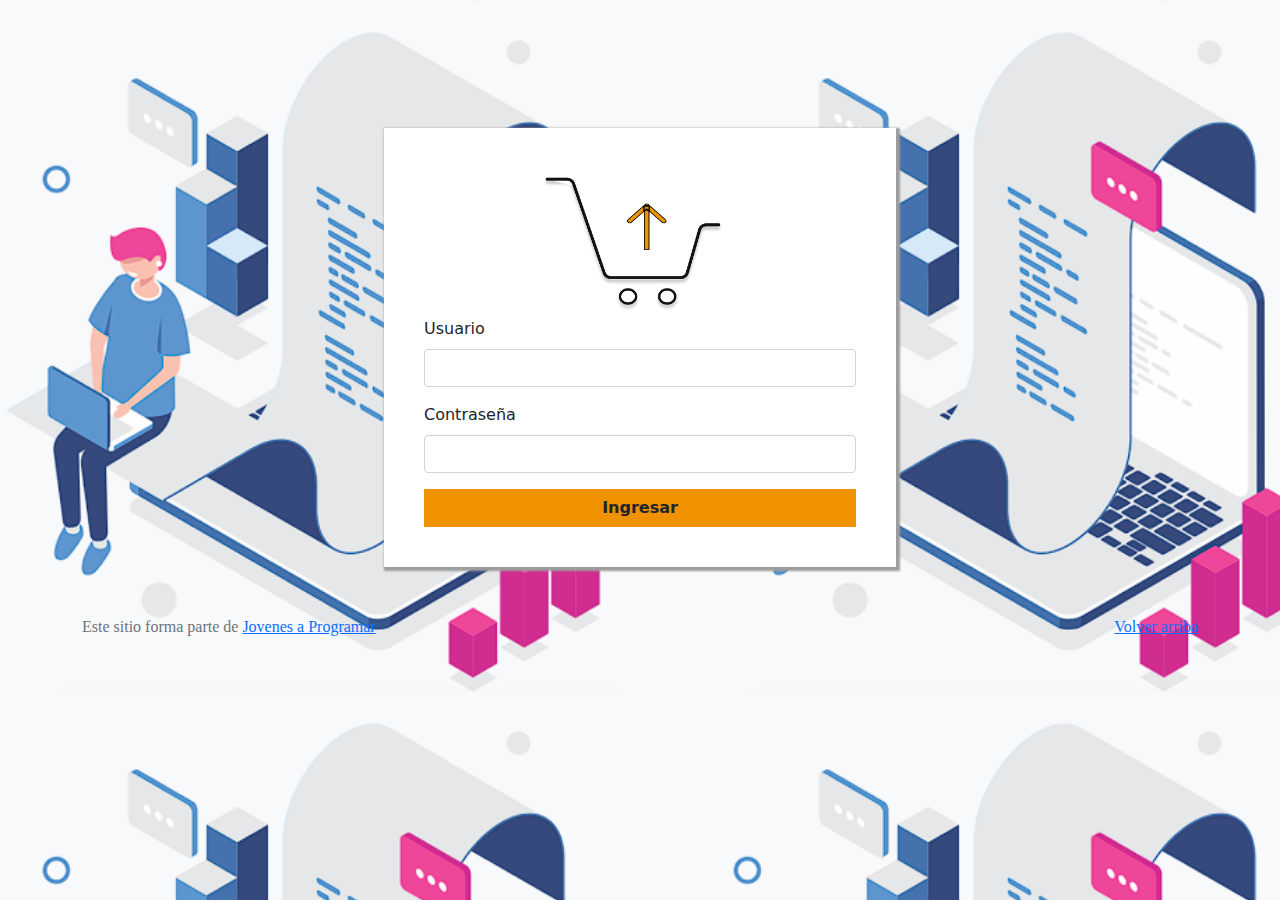
==== index.html @ 2d9e9d2d "desafiate" ====
<!DOCTYPE html>
<html lang="es">

<head>
  <meta http-equiv="Content-Type" content="text/html; charset=UTF-8">
  <meta name="viewport" content="width=device-width, initial-scale=1, shrink-to-fit=no">
  <title>eMercado - Todo lo que busques está aquí</title>

  <link href="https://fonts.googleapis.com/css?family=Raleway:300,300i,400,400i,700,700i,900,900i" rel="stylesheet">
  <link href="css/bootstrap.min.css" rel="stylesheet">
  <link href="css/styles.css" rel="stylesheet">
  <link href="https://cdn.jsdelivr.net/npm/bootstrap-icons@1.10.0/font/bootstrap-icons.css" rel="stylesheet">
 
</head>

<body>

  <nav class="navbar navbar-expand-lg navbar-dark bg-dark p-1">
    <div class="container">
      <button class="navbar-toggler" type="button" data-bs-toggle="collapse" data-bs-target="#navbarNav"
        aria-controls="navbarNav" aria-expanded="false" aria-label="Toggle navigation">
        <span class="navbar-toggler-icon"></span>
      </button>
      <div class="collapse navbar-collapse" id="navbarNav">
        <ul class="navbar-nav w-100 justify-content-between">
          <li class="nav-item">
            <a class="nav-link active" href="index.html">Inicio</a>
          </li>
          <li class="nav-item">
            <a class="nav-link" href="categories.html">Categorías</a>
          </li>
          <li class="nav-item">
            <a class="nav-link" href="sell.html">Vender</a>
          </li>
          <li class="nav-item">
            <a class="nav-link" href="login.html"><i class="bi bi-person-fill"></i> Iniciar Sesión</a>
          </li>
        </ul>
      </div>
    </div>
  </nav>
  <main>
    <div class="jumbotron text-center"></div>
    <div class="album py-5 bg-light">
      <div class="container">
        <div class="row">
          <div class="col-md-4">
            <div class="card mb-4 shadow-sm custom-card cursor-active" id="autos">
              <img class="bd-placeholder-img card-img-top" src="img/cars_index.jpg"
                alt="Imgagen representativa de la categoría 'Autos'">
              <h3 class="m-3">Autos</h3>
              <div class="card-body">
                <p class="card-text">Los mejores precios en autos 0 kilómetro, de alta y media gama.</p>
              </div>
            </div>
          </div>
          <div class="col-md-4">
            <div class="card mb-4 shadow-sm custom-card cursor-active" id="juguetes">
              <img class="bd-placeholder-img card-img-top" src="img/toys_index.jpg"
                alt="Imgagen representativa de la categoría 'Juguetes'">
              <h3 class="m-3">Juguetes</h3>
              <div class="card-body">
                <p class="card-text">Encuentra aquí los mejores precios para niños/as de cualquier edad.</p>
              </div>
            </div>
          </div>
          <div class="col-md-4">
            <div class="card mb-4 shadow-sm custom-card cursor-active" id="muebles">
              <img class="bd-placeholder-img card-img-top" src="img/furniture_index.jpg"
                alt="Imgagen representativa de la categoría 'Muebles'">
              <h3 class="m-3">Muebles</h3>
              <div class="card-body">
                <p class="card-text">Muebles antiguos, nuevos y para ser armados por uno mismo.</p>
              </div>
            </div>
          </div>
        </div>
        <div class="row">
          <a class="btn btn-light btn-lg btn-block" href="categories.html">Y mucho más!</a>
        </div>
      </div>
    </div>
  </main>
  <footer class="text-muted">
    <div class="container">
      <p class="float-end">
        <a href="#">Volver arriba</a>
      </p>
      <p>Este sitio forma parte de <a href="https://jovenesaprogramar.edu.uy/" target="_blank">Jovenes a Programar</a></p>
    </div>
  </footer>
  <script src="js/bootstrap.bundle.min.js"></script>
  <script src="js/index.js"></script>
  <script src="js/init.js"></script>
  <script src="js/login.js"></script>
</body>

</html>
---- css/styles.css ----
.jumbotron,
.card-body,
.container,
.site-header {
  font-family: 'Verdana', serif !important;
}

.jumbotron .display-4 {
  font-weight: bold;
}

nav a {
  text-decoration: none;
}

.bd-placeholder-img {
  font-size: 1.125rem;
  text-anchor: middle;
  -webkit-user-select: none;
  -moz-user-select: none;
  -ms-user-select: none;
  user-select: none;
}

@media (min-width: 768px) {
  .bd-placeholder-img-lg {
    font-size: 3.5rem;
  }
}

.jumbotron {
  height: 50vh;
  padding: 5em inherit;
  margin-bottom: 0;
  background-color: #53C0FB;
  background: url('../img/cover_back.png');
  background-size: cover;
  background-position: center;
  background-repeat: no-repeat;
  color: black;
  font-weight: bold;
}

@media (min-width: 768px) {
  .jumbotron {
    padding-top: 6rem;
    padding-bottom: 6rem;
  }
}

.jumbotron p:last-child {
  margin-bottom: 0;
}

.jumbotron-heading {
  font-weight: 300;
}

.jumbotron .container {
  max-width: 40rem;
  background-color: rgba(255, 255, 255, 0.5);
  border-radius: 10px;
  text-shadow: 1px 1px 2px grey;
}

.jumbotron .lead {
  font-size: 38px;
}

footer {
  padding-top: 3rem;
  padding-bottom: 3rem;
}

footer p {
  margin-bottom: .25rem;
}

.site-header a {
  color: white;
  transition: ease-in-out color .15s;
}

.site-header .dropdown-menu a {
  color: black;
}

.dropzone {
  border: 2px dashed #0087F7;
  border-radius: 5px;
  background: white;
}

.img-fit {
  max-height: 100%;
}

.alert {
  position: fixed;
  top: 80px;
  width: 50%;
  left: 50%;
  transform: translate(-50%, 0);
}

.lds-ring {
  display: inline-block;
  position: relative;
  width: 64px;
  height: 64px;
  top: 50%;
  left: 50%;
}

.cursor-active {
  cursor: pointer;
}

.left {
  float: left;
  padding: 4px;
  background-color: rgba(255, 255, 255, 0.5);
}

.lds-ring div {
  box-sizing: border-box;
  display: block;
  position: absolute;
  width: 51px;
  height: 51px;
  margin: 6px;
  border: 6px solid #fff;
  border-radius: 50%;
  animation: lds-ring 1.2s cubic-bezier(0.5, 0, 0.5, 1) infinite;
  border-color: #fff transparent transparent transparent;
}

.lds-ring div:nth-child(1) {
  animation-delay: -0.45s;
}

.lds-ring div:nth-child(2) {
  animation-delay: -0.3s;
}

.lds-ring div:nth-child(3) {
  animation-delay: -0.15s;
}

@keyframes lds-ring {
  0% {
    transform: rotate(0deg);
  }

  100% {
    transform: rotate(360deg);
  }
}

.signin {
  width: 100%;
  max-width: 330px;
  padding: 15px;
  margin: auto;
}

#spinner-wrapper {
  position: fixed;
  background-color: rgba(0, 0, 0, 0.5);
  width: 100%;
  height: 100%;
  top: 0;
  left: 0;
  z-index: 1021;
  display: none;
}

main {
  min-height: calc(100vh - 210px);
}

a.custom-card,
a.custom-card:hover {
  color: inherit;
  text-decoration: inherit;
}

.checked {
  color: orange;
}

img.h-100 {
  max-height: 40vh;
  object-fit: contain;
}

#login {
  width: 40%;
  height: 80%;
  box-sizing: border-box;
  padding: 40px;
  margin: auto;
  margin-top: 10%;
  border: 30px;
  box-shadow: 2px 2px 2px 2px rgb(158, 157, 157);
  background-color: white;

}

#botonLogin {
  background-color: #F09100;
  text-align: center;
  font-weight: bolder;
  box-shadow: 30px black;
}

#carrito {
  width: 50%;
  height: 50%;
}

#carrito2 {
  display: flex;
  justify-content: center;
}

#coverLogin {
  background-image: url("../img/fondoJAP.png");
  background-size:contain;
}

.breadcrumb-item a {
   color: #F09100;
}

#breadcrumb-cat {
  padding-left: 10%;
}
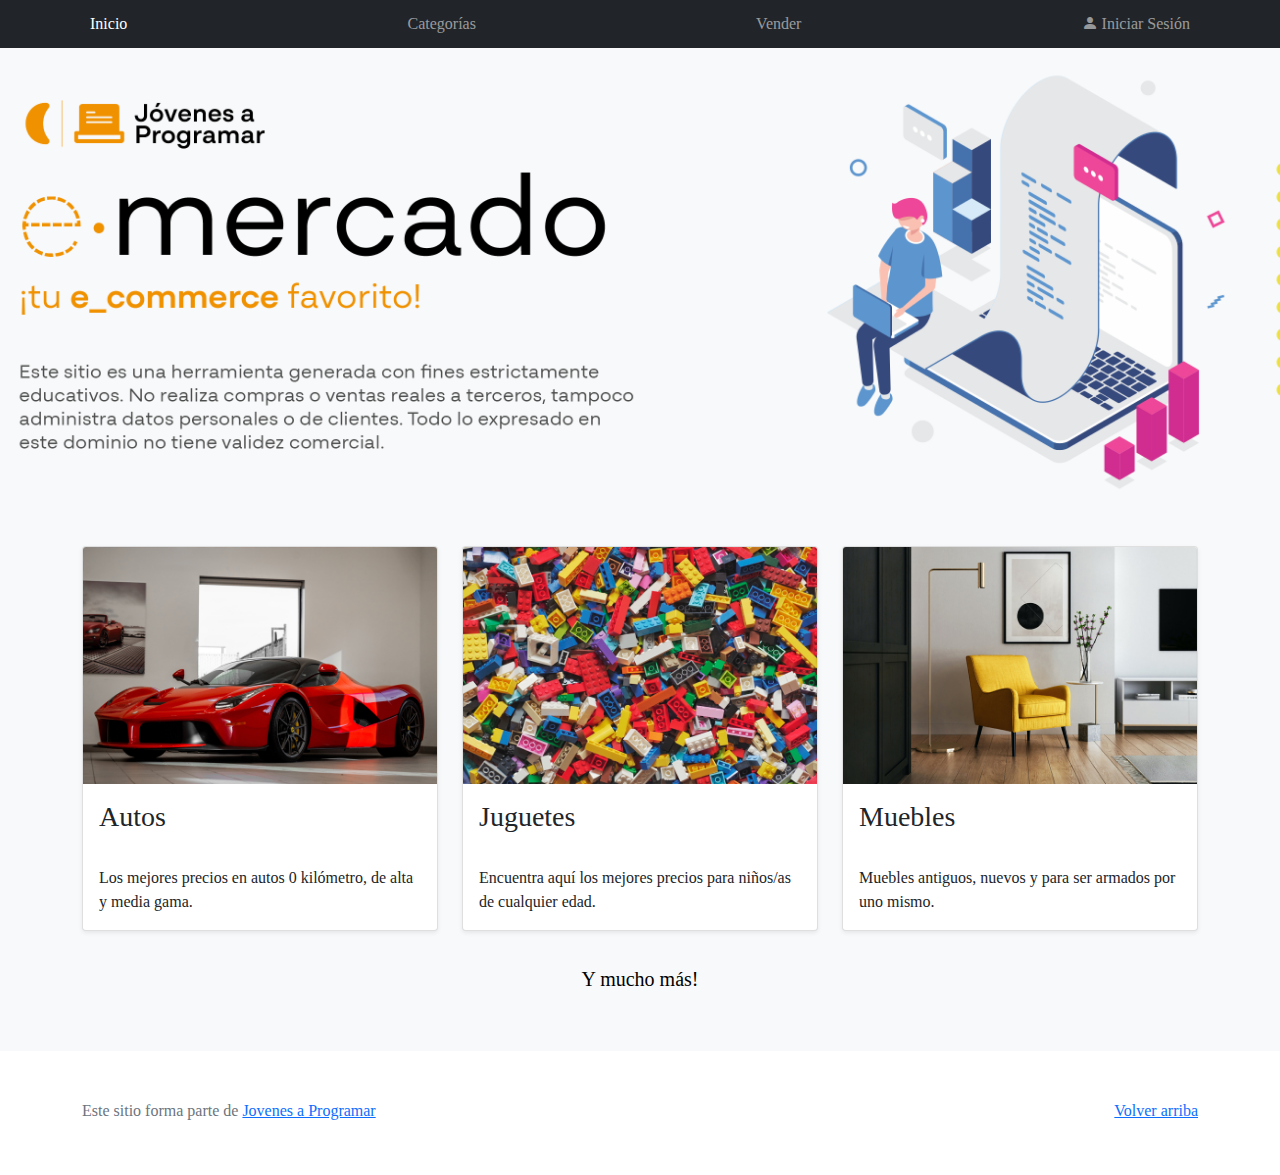
==== commit 2b85fb81: "DESAFIATEE" ====
--- a/index.html
+++ b/index.html
@@ -92,7 +92,7 @@
   <script src="js/bootstrap.bundle.min.js"></script>
   <script src="js/index.js"></script>
   <script src="js/init.js"></script>
-  <script src="js/login.js"></script>
+  <!-- <script src="js/login.js"></script> -->
 </body>
 
 </html>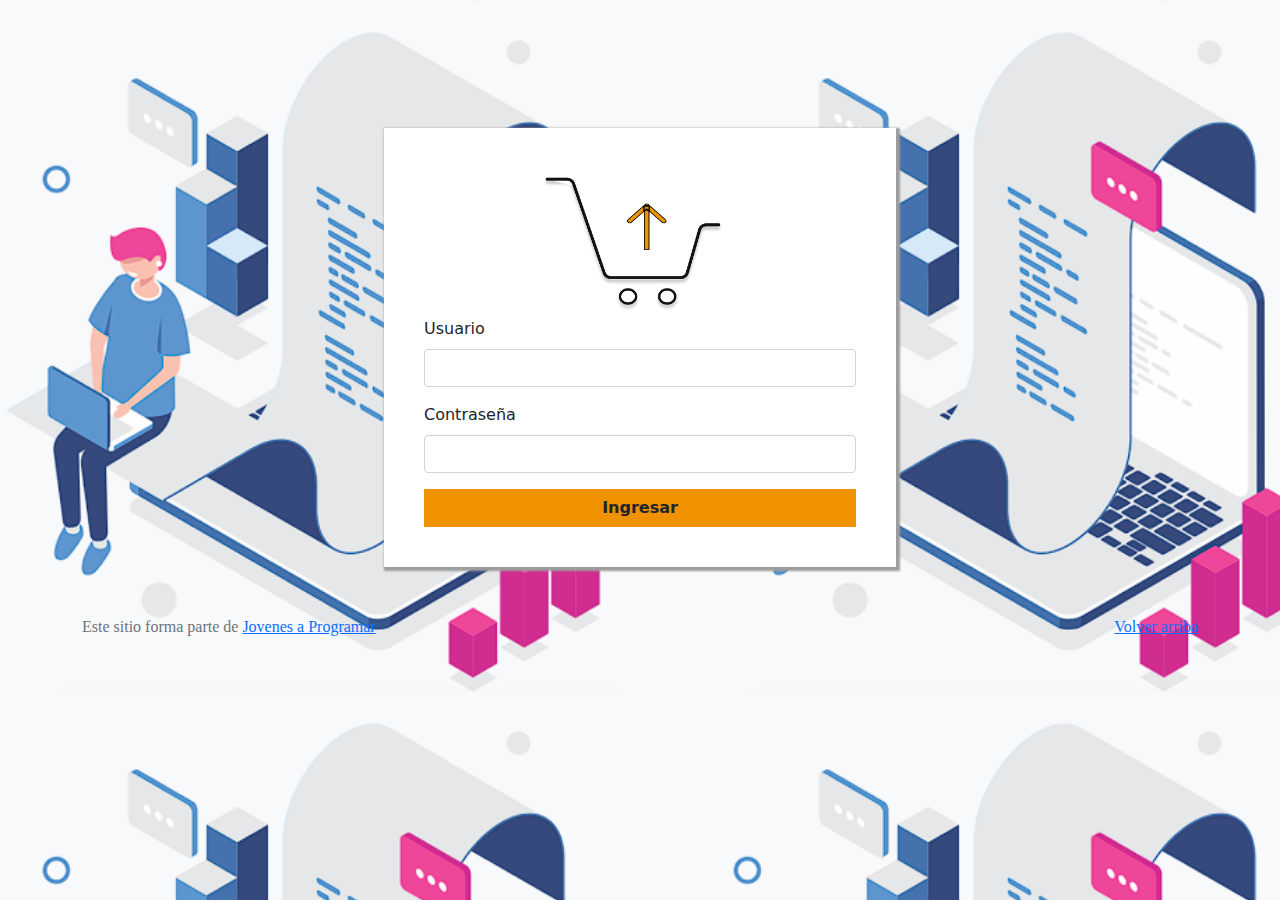
==== commit 6a29aae7: "Corrección en desafiate" ====
--- a/index.html
+++ b/index.html
@@ -92,7 +92,7 @@
   <script src="js/bootstrap.bundle.min.js"></script>
   <script src="js/index.js"></script>
   <script src="js/init.js"></script>
-  <!-- <script src="js/login.js"></script> -->
+  <script src="js/login.js"></script>
 </body>
 
 </html>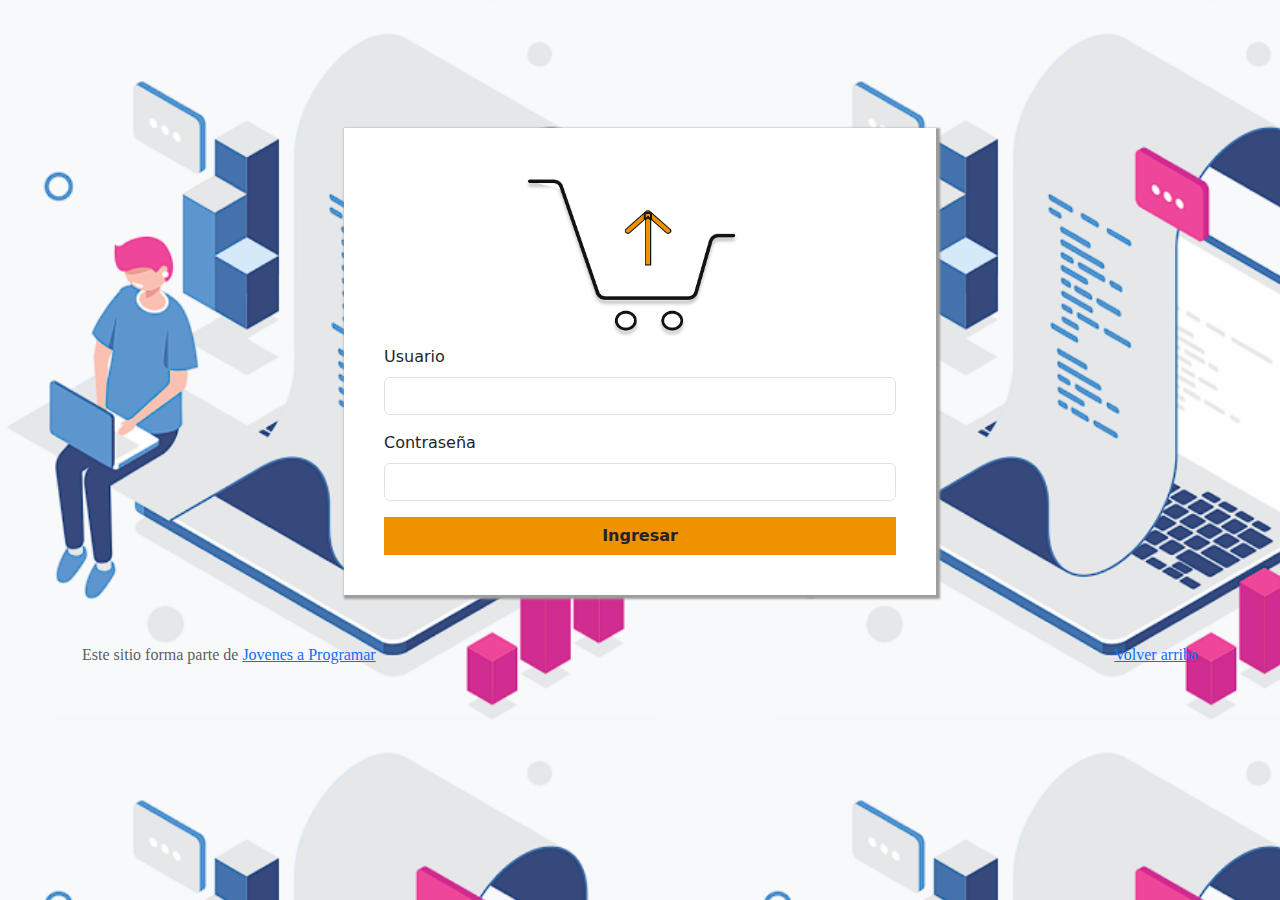
==== commit d2f7e3e0: "Desafio" ====
--- a/index.html
+++ b/index.html
@@ -33,7 +33,7 @@
             <a class="nav-link" href="sell.html">Vender</a>
           </li>
           <li class="nav-item">
-            <a class="nav-link" href="login.html"><i class="bi bi-person-fill"></i> Iniciar Sesión</a>
+            <a class="nav-link" href="login.html" id="inicio"><i class="bi bi-person-fill"></i> </a>
           </li>
         </ul>
       </div>
--- a/css/styles.css
+++ b/css/styles.css
@@ -197,7 +197,7 @@
 #login {
   width: 40%;
   height: 80%;
-  box-sizing: border-box;
+  box-sizing: content-box;
   padding: 40px;
   margin: auto;
   margin-top: 10%;
@@ -235,4 +235,17 @@
 
 #breadcrumb-cat {
   padding-left: 10%;
+}
+
+@media screen and (max-width: 768px) {
+  .identificadorContainer{
+    margin-top: 40%;
+  }
+}
+
+@media screen and (max-width: 320px) {
+  .identificadorContainer{
+    margin-top: 40%;
+
+}
 }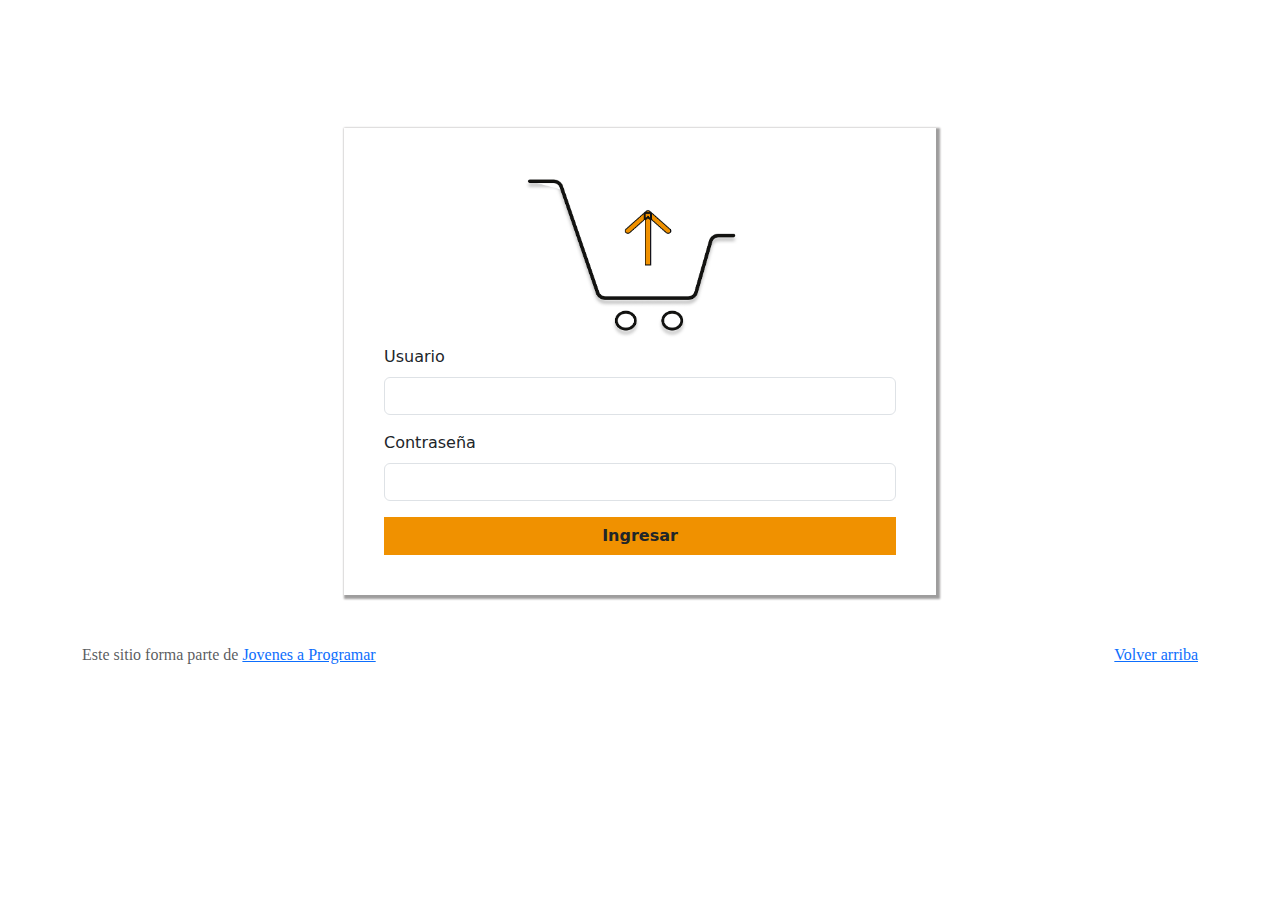
==== commit 92184b13: "Menu desplegable y cerrar sesion" ====
--- a/index.html
+++ b/index.html
@@ -24,7 +24,7 @@
       <div class="collapse navbar-collapse" id="navbarNav">
         <ul class="navbar-nav w-100 justify-content-between">
           <li class="nav-item">
-            <a class="nav-link active" href="index.html">Inicio</a>
+            <a class="nav-link" href="index.html">Inicio</a>
           </li>
           <li class="nav-item">
             <a class="nav-link" href="categories.html">Categorías</a>
@@ -33,8 +33,17 @@
             <a class="nav-link" href="sell.html">Vender</a>
           </li>
           <li class="nav-item">
-            <a class="nav-link" href="login.html" id="inicio"><i class="bi bi-person-fill"></i> </a>
+            <a class="nav-link" href="login.html" id = "inicio"><i class="bi bi-person-fill"></i></a>
           </li>
+        </ul>
+      </div>
+      <div class="dropdown">
+        <button class="btn btn-secondary dropdown-toggle" type="button" data-bs-toggle="dropdown" aria-expanded="false" id="dropdown-menu-button">
+        </button>
+        <ul class="dropdown-menu">
+          <li><a class="dropdown-item" href="cart.html">Mi carrito</a></li>
+          <li><a class="dropdown-item" href="my-profile.html">Mi perfil</a></li>
+          <li><a class="dropdown-item" href="login.html" id="cerrar-sesion">Cerrar sesion</a></li>
         </ul>
       </div>
     </div>
--- a/css/styles.css
+++ b/css/styles.css
@@ -234,7 +234,7 @@
 }
 
 #breadcrumb-cat {
-  padding-left: 10%;
+  padding-left: 3rem;
 }
 
 @media screen and (max-width: 768px) {
@@ -246,6 +246,55 @@
 @media screen and (max-width: 320px) {
   .identificadorContainer{
     margin-top: 40%;
-
-}
-}+}}
+
+
+.rate {
+  border-bottom-right-radius: 12px;
+  border-bottom-left-radius: 12px
+}
+
+.rating {
+  display: flex;
+  flex-direction: row-reverse;
+  justify-content: center
+}
+
+.rating>input {
+  display: none
+}
+
+.rating>label {
+  position: relative;
+  width: 1em;
+  font-size: 30px;
+  font-weight: 300;
+  color: #ffcc00;
+  cursor: pointer
+}
+
+.rating>label::before {
+  content: "\2605";
+  position: absolute;
+  opacity: 0
+}
+
+.rating>label:hover:before,
+.rating>label:hover~label:before {
+  opacity: 1 !important
+}
+
+.rating>input:checked~label:before {
+  opacity: 1
+}
+
+.rating:hover>input:checked~label:before {
+  opacity: 0.4
+}
+
+.custom-flex {
+  display: flex;
+  flex-wrap: wrap;
+}
+
+
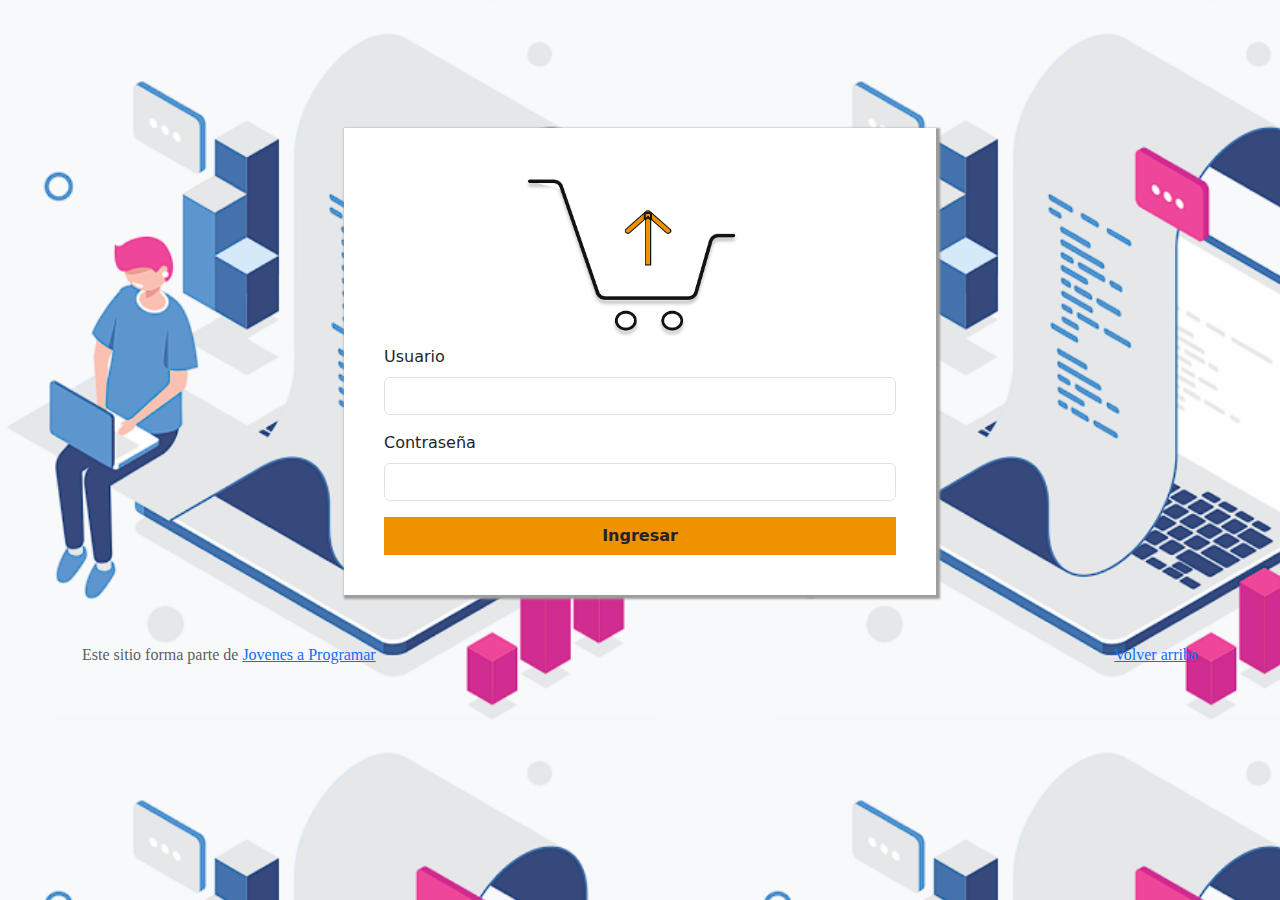
==== commit 58229123: "Cambios cosméticos" ====
--- a/index.html
+++ b/index.html
@@ -33,17 +33,16 @@
             <a class="nav-link" href="sell.html">Vender</a>
           </li>
           <li class="nav-item">
-            <a class="nav-link" href="login.html" id = "inicio"><i class="bi bi-person-fill"></i></a>
+            <div class="dropdown">
+              <button class="btn btn-secondary dropdown-toggle" type="button" data-bs-toggle="dropdown" aria-expanded="false" id="dropdown-menu-button"><i class="bi bi-person-fill"></i>
+              </button>
+              <ul class="dropdown-menu">
+                <li><a class="dropdown-item" href="cart.html">Mi carrito</a></li>
+                <li><a class="dropdown-item" href="my-profile.html">Mi perfil</a></li>
+                <li><a class="dropdown-item" href="login.html" id="cerrar-sesion">Cerrar sesion</a></li>
+              </ul>
+            </div>
           </li>
-        </ul>
-      </div>
-      <div class="dropdown">
-        <button class="btn btn-secondary dropdown-toggle" type="button" data-bs-toggle="dropdown" aria-expanded="false" id="dropdown-menu-button">
-        </button>
-        <ul class="dropdown-menu">
-          <li><a class="dropdown-item" href="cart.html">Mi carrito</a></li>
-          <li><a class="dropdown-item" href="my-profile.html">Mi perfil</a></li>
-          <li><a class="dropdown-item" href="login.html" id="cerrar-sesion">Cerrar sesion</a></li>
         </ul>
       </div>
     </div>
--- a/css/styles.css
+++ b/css/styles.css
@@ -298,3 +298,46 @@
 }
 
 
+
+.bd-placeholder-img {
+  font-size: 1.125rem;
+  text-anchor: middle;
+  -webkit-user-select: none;
+  -moz-user-select: none;
+  -ms-user-select: none;
+  user-select: none;
+}
+
+@media (min-width: 768px) {
+  .bd-placeholder-img-lg {
+    font-size: 3.5rem;
+  }
+}
+
+.profile-container {
+        display: flex;
+        align-items: flex-start;
+        margin: 20px;
+    }
+
+    .profile-image {
+        width: 200px; /* Tamaño grande */
+        height: 200px;
+        border-radius: 50%;
+        margin-right: 30px; /* Espacio entre la imagen y los campos */
+    }
+
+    .form-container {
+        flex: 1; /* Ocupa el espacio restante */
+    }
+
+    .form-group {
+        margin-bottom: 15px;
+    }
+
+  
+    .switch-container {
+      display: flex;
+      align-items: center;
+      gap: 1.2rem;
+    }
